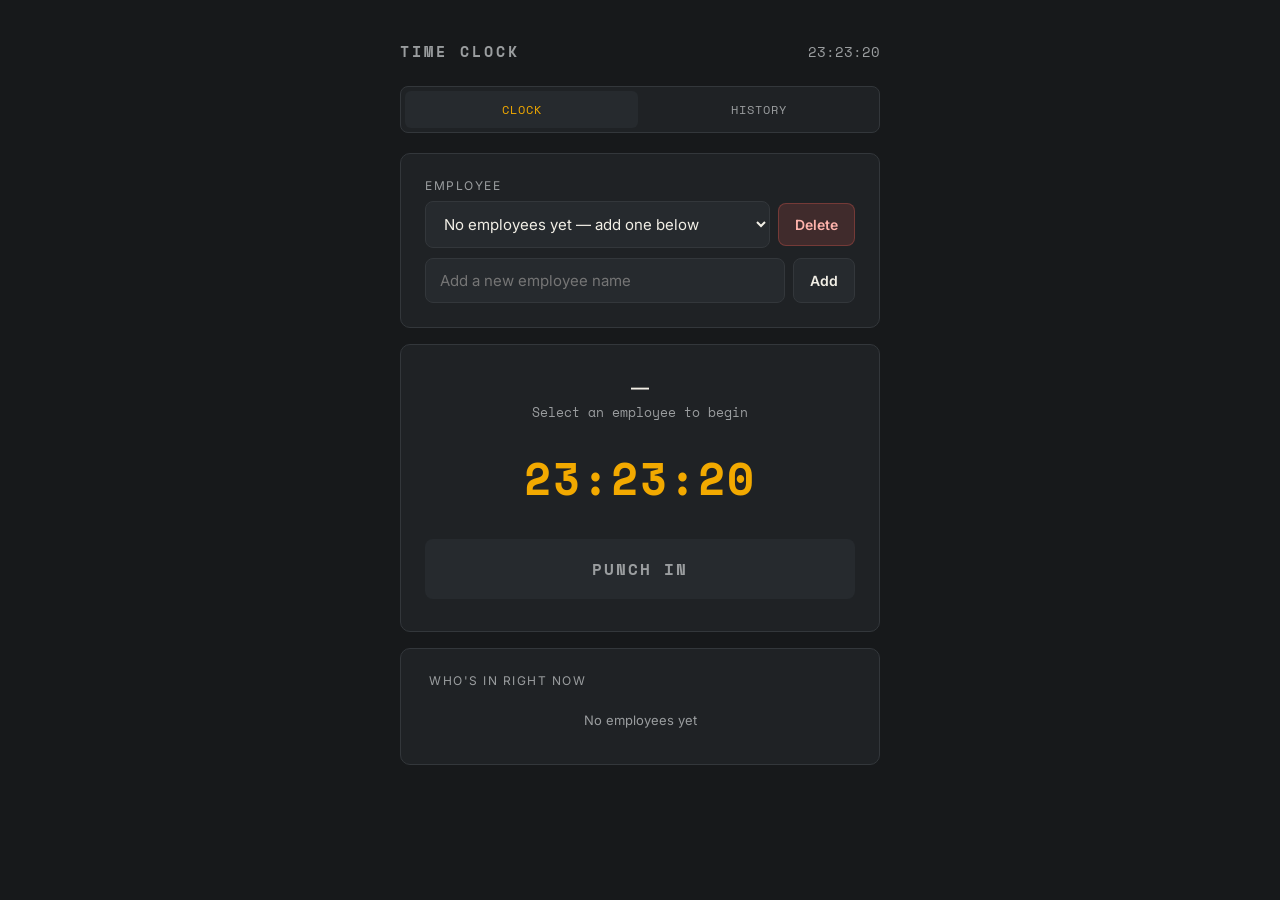
==== timeclock.html @ 9c66d264 "Add files via upload" ====
<!DOCTYPE html>
<html lang="en">
<head>
<meta charset="UTF-8">
<meta name="viewport" content="width=device-width, initial-scale=1.0">
<title>Time Clock</title>
<link rel="stylesheet" href="style.css">
</head>
<body>
<div class="app">

  <div class="brand">
    <h1>Time Clock</h1>
    <div class="clock" id="headerClock">--:--:--</div>
  </div>

  <div class="tabs">
    <button class="tab-btn active" id="tabClockBtn">Clock</button>
    <button class="tab-btn" id="tabHistoryBtn">History</button>
  </div>

  <div class="page active" id="pageClock">

    <div class="card">
      <label class="field-label" for="employeeSelect">Employee</label>
      <div class="employee-actions">
        <select id="employeeSelect"></select>
        <button class="btn btn-danger" id="deleteEmployeeBtn" disabled>Delete</button>
      </div>
      <div class="add-row">
        <input type="text" id="newEmployeeInput" placeholder="Add a new employee name">
        <button class="btn" id="addEmployeeBtn">Add</button>
      </div>
      <div class="error-msg" id="errorMsg" style="display:none;"></div>
    </div>

    <div class="card punch-card">
      <div class="employee-name" id="punchEmployeeName">—</div>
      <div class="status-line" id="punchStatus">Select an employee to begin</div>
      <div class="digital-time" id="liveClock">--:--:--</div>
      <button class="punch-btn punch-in" id="punchBtn" disabled>Punch in</button>
    </div>

    <div class="card">
      <div class="section-title">Who's in right now</div>
      <div id="board"><div class="empty">No employees yet</div></div>
    </div>

  </div>

  <div class="page" id="pageHistory">

    <div class="card">
      <label class="field-label" for="historyEmployeeSelect">Employee</label>
      <select id="historyEmployeeSelect">
        <option value="__all__">All employees</option>
      </select>
    </div>

    <div class="card">
      <div class="history-toolbar">
        <div class="section-title">Weekly history</div>
        <button class="btn export-btn" id="exportPdfBtn">Export PDF</button>
      </div>
      <div class="week-nav">
        <button class="week-nav-btn" id="weekPrevBtn" aria-label="Previous week">&lsaquo;</button>
        <div>
          <div class="week-label" id="weekLabel">—</div>
          <div class="week-total" id="weekTotal"></div>
        </div>
        <button class="week-nav-btn" id="weekNextBtn" aria-label="Next week">&rsaquo;</button>
      </div>
      <div id="historyDays"></div>
      <div class="empty" id="historyEmptyMsg" style="display:none;">No punches this week</div>
    </div>

  </div>

</div>

<script src="script.js"></script>
</body>
</html>
---- style.css ----
@import url('https://fonts.googleapis.com/css2?family=Space+Mono:wght@400;700&family=Inter:wght@400;500;600;700&display=swap');

:root {
  --bg: #17191b;
  --panel: #1f2225;
  --panel-raised: #262a2e;
  --amber: #f2a900;
  --amber-dim: #7a5700;
  --text: #f2efe6;
  --text-dim: #9a9d9f;
  --line: #33373b;
  --green: #4caf7d;
  --red: #d9584f;
  --radius: 10px;
}

* { box-sizing: border-box; }

body {
  margin: 0;
  background: var(--bg);
  color: var(--text);
  font-family: 'Inter', sans-serif;
  min-height: 100vh;
  display: flex;
  justify-content: center;
  padding: 40px 16px;
}

.app {
  width: 100%;
  max-width: 480px;
}

.brand {
  display: flex;
  align-items: baseline;
  justify-content: space-between;
  margin-bottom: 24px;
}

.brand h1 {
  font-family: 'Space Mono', monospace;
  font-size: 15px;
  letter-spacing: 3px;
  text-transform: uppercase;
  margin: 0;
  color: var(--text-dim);
}

.brand .clock {
  font-family: 'Space Mono', monospace;
  font-size: 14px;
  color: var(--text-dim);
}

.card {
  background: var(--panel);
  border: 1px solid var(--line);
  border-radius: var(--radius);
  padding: 24px;
  margin-bottom: 16px;
}

.field-label {
  font-size: 12px;
  text-transform: uppercase;
  letter-spacing: 1.5px;
  color: var(--text-dim);
  margin-bottom: 8px;
  display: block;
}

select, input[type=text] {
  width: 100%;
  background: var(--panel-raised);
  border: 1px solid var(--line);
  color: var(--text);
  padding: 12px 14px;
  border-radius: 8px;
  font-size: 15px;
  font-family: 'Inter', sans-serif;
  outline: none;
}

select:focus, input[type=text]:focus {
  border-color: var(--amber-dim);
}

.add-row {
  display: flex;
  gap: 8px;
  margin-top: 10px;
}

.add-row input { flex: 1; }

.btn {
  background: var(--panel-raised);
  border: 1px solid var(--line);
  color: var(--text);
  padding: 12px 16px;
  border-radius: 8px;
  font-size: 14px;
  font-weight: 600;
  cursor: pointer;
  font-family: 'Inter', sans-serif;
}

.btn:hover { border-color: var(--text-dim); }

.employee-actions {
  display: flex;
  gap: 8px;
  align-items: center;
}

.employee-actions select {
  flex: 1;
}

.btn-danger {
  background: rgba(217, 88, 79, 0.18);
  border-color: rgba(217, 88, 79, 0.35);
  color: #ffb3ac;
}

.btn-danger:hover {
  border-color: rgba(217, 88, 79, 0.6);
}

.punch-card {
  text-align: center;
  padding: 32px 24px;
}

.employee-name {
  font-size: 18px;
  font-weight: 600;
  margin-bottom: 4px;
}

.status-line {
  font-size: 13px;
  color: var(--text-dim);
  margin-bottom: 24px;
  font-family: 'Space Mono', monospace;
}

.status-line.in { color: var(--green); }

.digital-time {
  font-family: 'Space Mono', monospace;
  font-size: 44px;
  font-weight: 700;
  letter-spacing: 2px;
  margin-bottom: 28px;
  color: var(--amber);
}

.punch-btn {
  width: 100%;
  padding: 18px;
  border-radius: 8px;
  font-family: 'Space Mono', monospace;
  font-size: 16px;
  font-weight: 700;
  letter-spacing: 2px;
  text-transform: uppercase;
  border: none;
  cursor: pointer;
  transition: transform 0.06s ease;
}

.punch-btn:active { transform: scale(0.98); }

.punch-btn.punch-in {
  background: var(--green);
  color: #0d2016;
}

.punch-btn.punch-out {
  background: var(--red);
  color: #2b0c09;
}

.punch-btn:disabled {
  background: var(--panel-raised);
  color: var(--text-dim);
  cursor: not-allowed;
}

.section-title {
  font-size: 12px;
  text-transform: uppercase;
  letter-spacing: 1.5px;
  color: var(--text-dim);
  margin: 0 0 12px 4px;
}

table {
  width: 100%;
  border-collapse: collapse;
  font-size: 13px;
}

th {
  text-align: left;
  font-size: 11px;
  text-transform: uppercase;
  letter-spacing: 1px;
  color: var(--text-dim);
  padding: 6px 8px;
  border-bottom: 1px solid var(--line);
  font-weight: 500;
}

td {
  padding: 10px 8px;
  border-bottom: 1px solid var(--line);
  font-family: 'Space Mono', monospace;
  font-size: 12.5px;
}

tr:last-child td { border-bottom: none; }

.badge {
  display: inline-block;
  padding: 2px 8px;
  border-radius: 20px;
  font-size: 10px;
  font-weight: 700;
  letter-spacing: 0.5px;
  text-transform: uppercase;
}

.badge.in { background: rgba(76,175,125,0.15); color: var(--green); }
.badge.out { background: rgba(154,157,159,0.15); color: var(--text-dim); }

.board-row {
  display: flex;
  justify-content: space-between;
  align-items: center;
  padding: 10px 4px;
  border-bottom: 1px solid var(--line);
  font-size: 13.5px;
}

.board-row:last-child { border-bottom: none; }

.board-name { font-weight: 500; }

.board-status {
  font-family: 'Space Mono', monospace;
  font-size: 11px;
}

.board-status.in { color: var(--green); }
.board-status.out { color: var(--text-dim); }

.empty {
  color: var(--text-dim);
  font-size: 13px;
  text-align: center;
  padding: 12px 0;
}

.error-msg {
  color: var(--red);
  font-size: 13px;
  margin-top: 8px;
}

.tabs {
  display: flex;
  gap: 4px;
  margin-bottom: 20px;
  border: 1px solid var(--line);
  border-radius: 8px;
  padding: 4px;
  background: var(--panel);
}

.tab-btn {
  flex: 1;
  background: transparent;
  border: none;
  color: var(--text-dim);
  padding: 10px 12px;
  border-radius: 6px;
  font-family: 'Space Mono', monospace;
  font-size: 12px;
  letter-spacing: 1px;
  text-transform: uppercase;
  cursor: pointer;
}

.tab-btn.active {
  background: var(--panel-raised);
  color: var(--amber);
}

.page { display: none; }
.page.active { display: block; }

.week-nav {
  display: flex;
  align-items: center;
  justify-content: space-between;
  margin-bottom: 20px;
}

.week-nav-btn {
  background: var(--panel-raised);
  border: 1px solid var(--line);
  color: var(--text);
  width: 34px;
  height: 34px;
  border-radius: 8px;
  font-size: 16px;
  cursor: pointer;
  display: flex;
  align-items: center;
  justify-content: center;
}

.week-nav-btn:hover { border-color: var(--text-dim); }

.week-nav-btn:disabled {
  color: var(--text-dim);
  cursor: not-allowed;
  opacity: 0.4;
}

.week-label {
  font-family: 'Space Mono', monospace;
  font-size: 13px;
  color: var(--text);
  text-align: center;
}

.week-total {
  font-family: 'Space Mono', monospace;
  font-size: 12px;
  color: var(--amber);
  text-align: center;
  margin-top: 4px;
}

.history-toolbar {
  display: flex;
  justify-content: space-between;
  align-items: center;
  gap: 12px;
  margin-bottom: 16px;
}

.day-group {
  margin-bottom: 18px;
}

.day-heading {
  display: flex;
  justify-content: space-between;
  font-size: 12px;
  color: var(--text-dim);
  text-transform: uppercase;
  letter-spacing: 1px;
  padding: 0 4px 8px;
  border-bottom: 1px solid var(--line);
  margin-bottom: 4px;
}

.day-heading .day-total {
  color: var(--amber);
}

.entry-row {
  display: flex;
  justify-content: space-between;
  align-items: center;
  padding: 8px 4px;
  font-size: 13px;
}

.entry-name {
  font-weight: 500;
  color: var(--text);
}

.entry-times {
  font-family: 'Space Mono', monospace;
  font-size: 12px;
  color: var(--text-dim);
}

.entry-duration {
  font-family: 'Space Mono', monospace;
  font-size: 12px;
  color: var(--amber);
}

.day-summary {
  display: flex;
  flex-direction: column;
  gap: 6px;
  margin: 8px 4px 8px;
  padding: 8px 10px;
  border: 1px solid var(--line);
  border-radius: 8px;
  background: rgba(255,255,255,0.03);
}

.day-summary-item {
  display: flex;
  justify-content: space-between;
  font-size: 12px;
  color: var(--text-dim);
}

@media (max-width: 640px) {
  body {
    padding: 20px 12px;
  }

  .card {
    padding: 20px;
  }

  .add-row,
  .employee-actions,
  .history-toolbar {
    flex-direction: column;
    align-items: stretch;
  }

  .add-row .btn,
  .employee-actions .btn,
  .export-btn {
    width: 100%;
  }

  .tabs {
    flex-wrap: wrap;
  }

  .tab-btn {
    flex-basis: calc(50% - 4px);
  }

  .week-nav {
    gap: 10px;
  }

  .week-label {
    font-size: 12px;
  }

  .entry-row,
  .day-heading {
    flex-direction: column;
    align-items: flex-start;
    gap: 4px;
  }
}

@media print {
  body {
    display: block;
    background: #fff;
    color: #000;
    padding: 0;
  }

  .app {
    max-width: none;
  }

  .tabs,
  .card .btn,
  .week-nav,
  .history-toolbar {
    display: none !important;
  }

  .card {
    border: 1px solid #ddd;
    background: #fff;
    box-shadow: none;
    color: #000;
  }

  .brand h1,
  .brand .clock,
  .section-title,
  .field-label,
  .day-heading,
  .entry-times,
  .entry-duration,
  .board-status,
  .board-name {
    color: #000;
  }
}
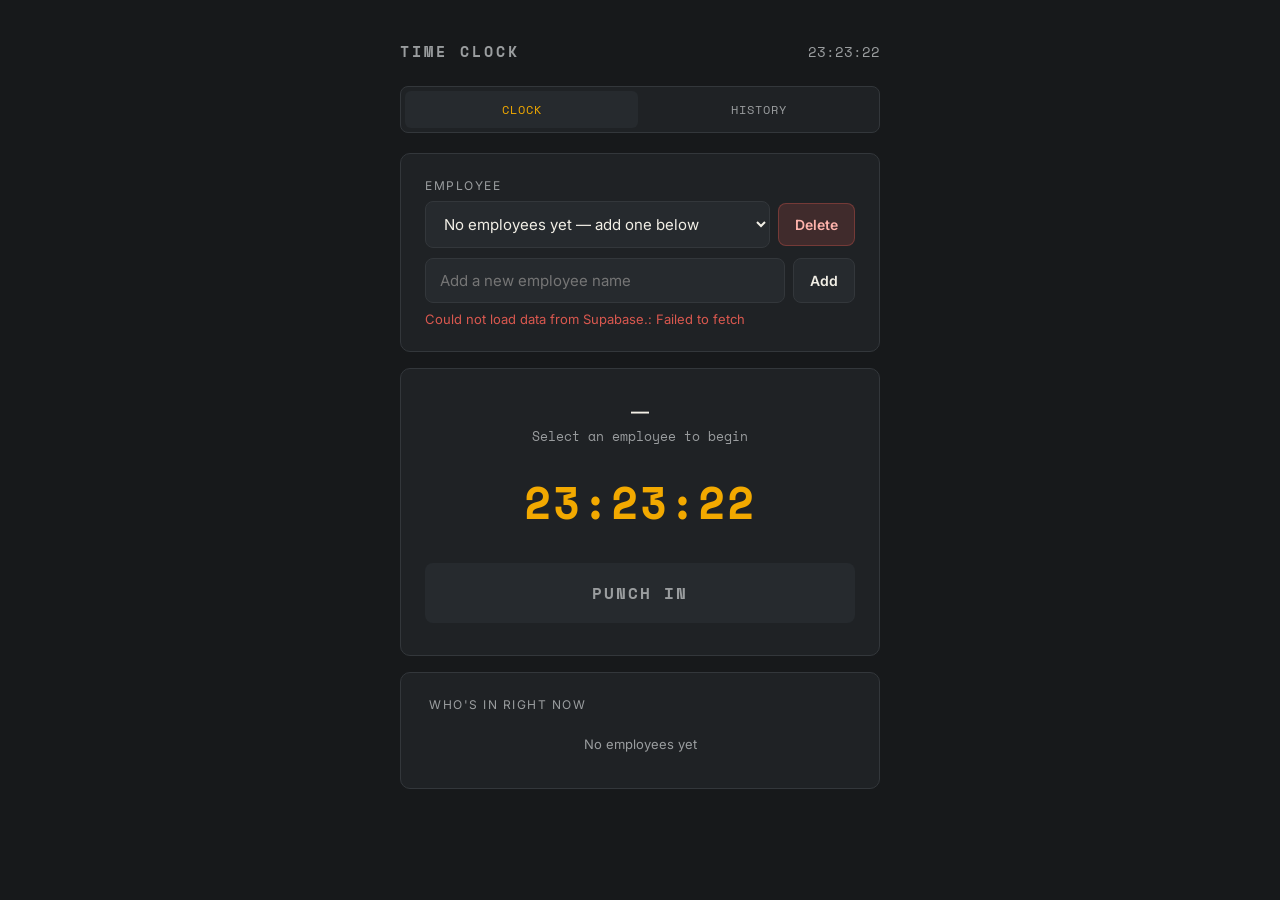
==== commit ec5af98a: "Add files via upload" ====
--- a/timeclock.html
+++ b/timeclock.html
@@ -78,6 +78,7 @@
 
 </div>
 
+<script src="supabase-config.js"></script>
 <script src="script.js"></script>
 </body>
 </html>
--- a/style.css
+++ b/style.css
@@ -377,10 +377,16 @@
 
 .entry-row {
   display: flex;
-  justify-content: space-between;
-  align-items: center;
+  flex-direction: column;
+  align-items: flex-start;
+  gap: 4px;
   padding: 8px 4px;
   font-size: 13px;
+  border-bottom: 1px dashed var(--line);
+}
+
+.entry-row:last-child {
+  border-bottom: none;
 }
 
 .entry-name {
